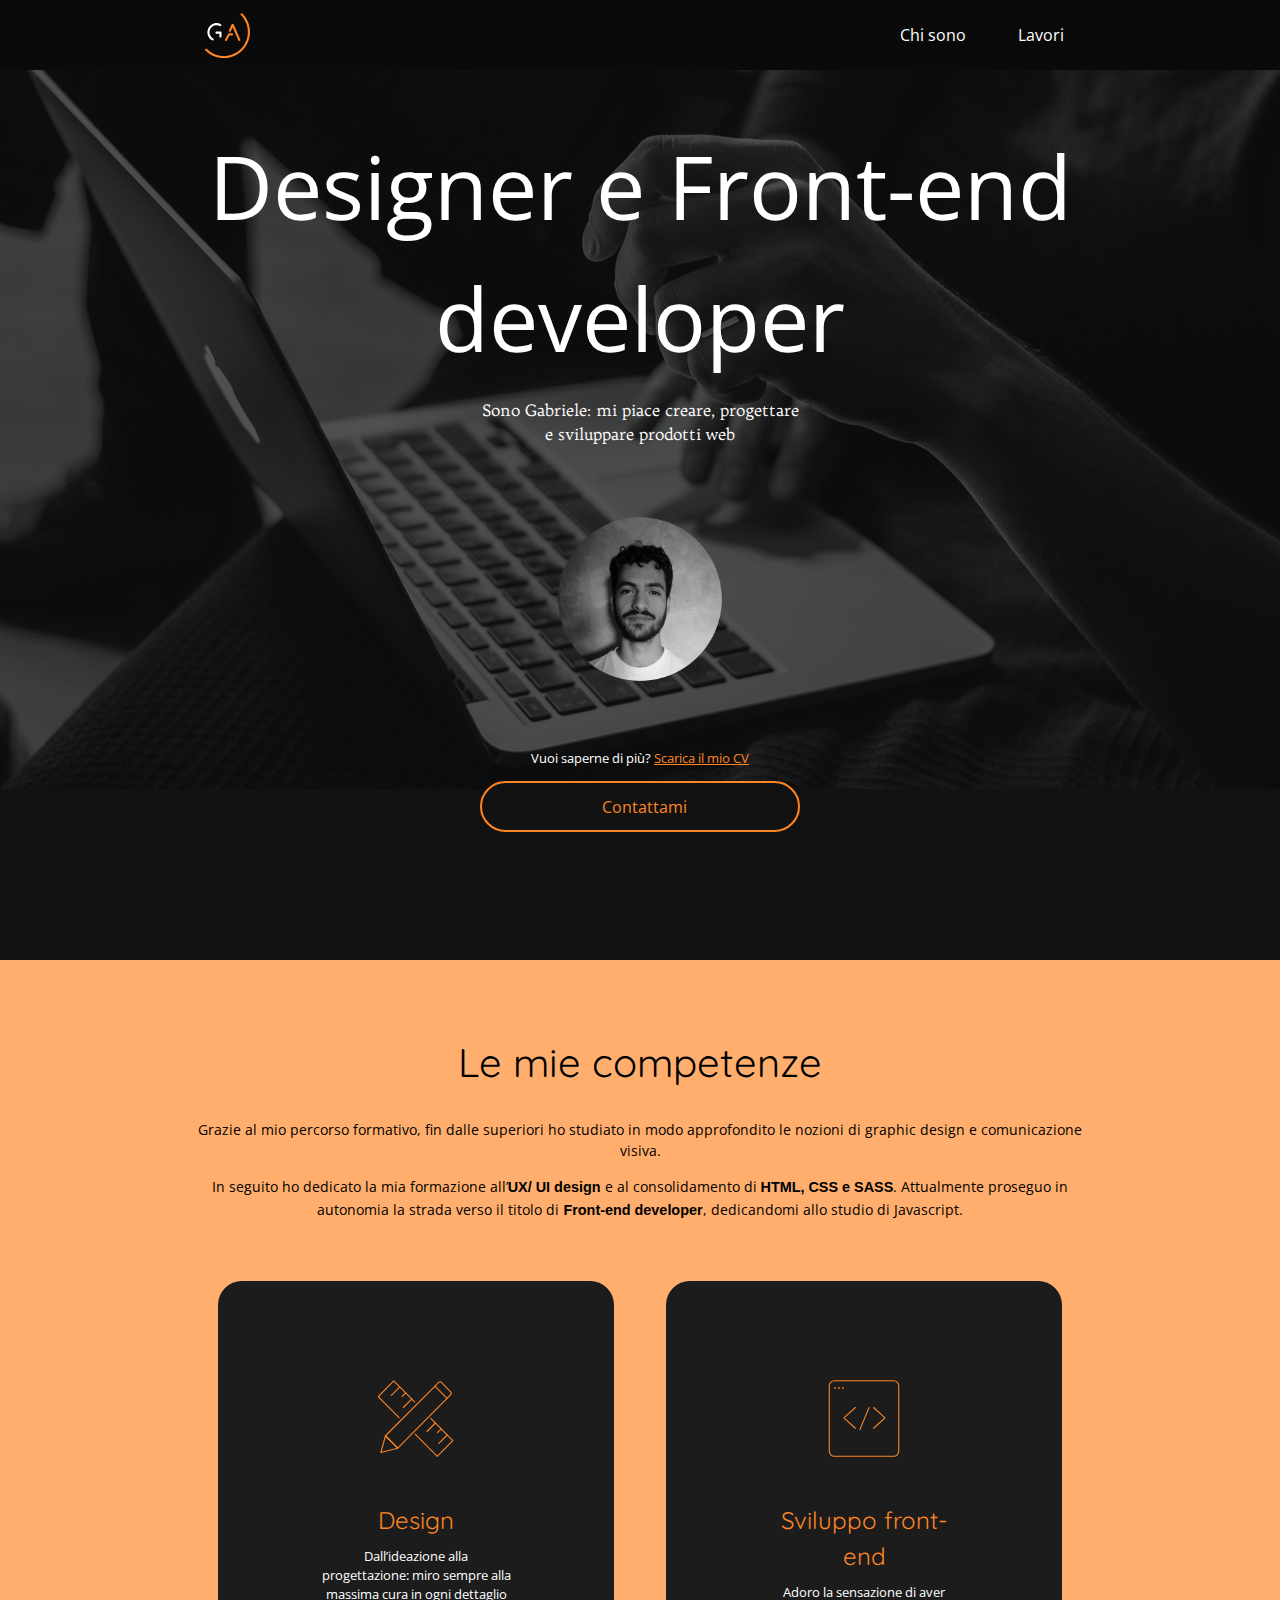
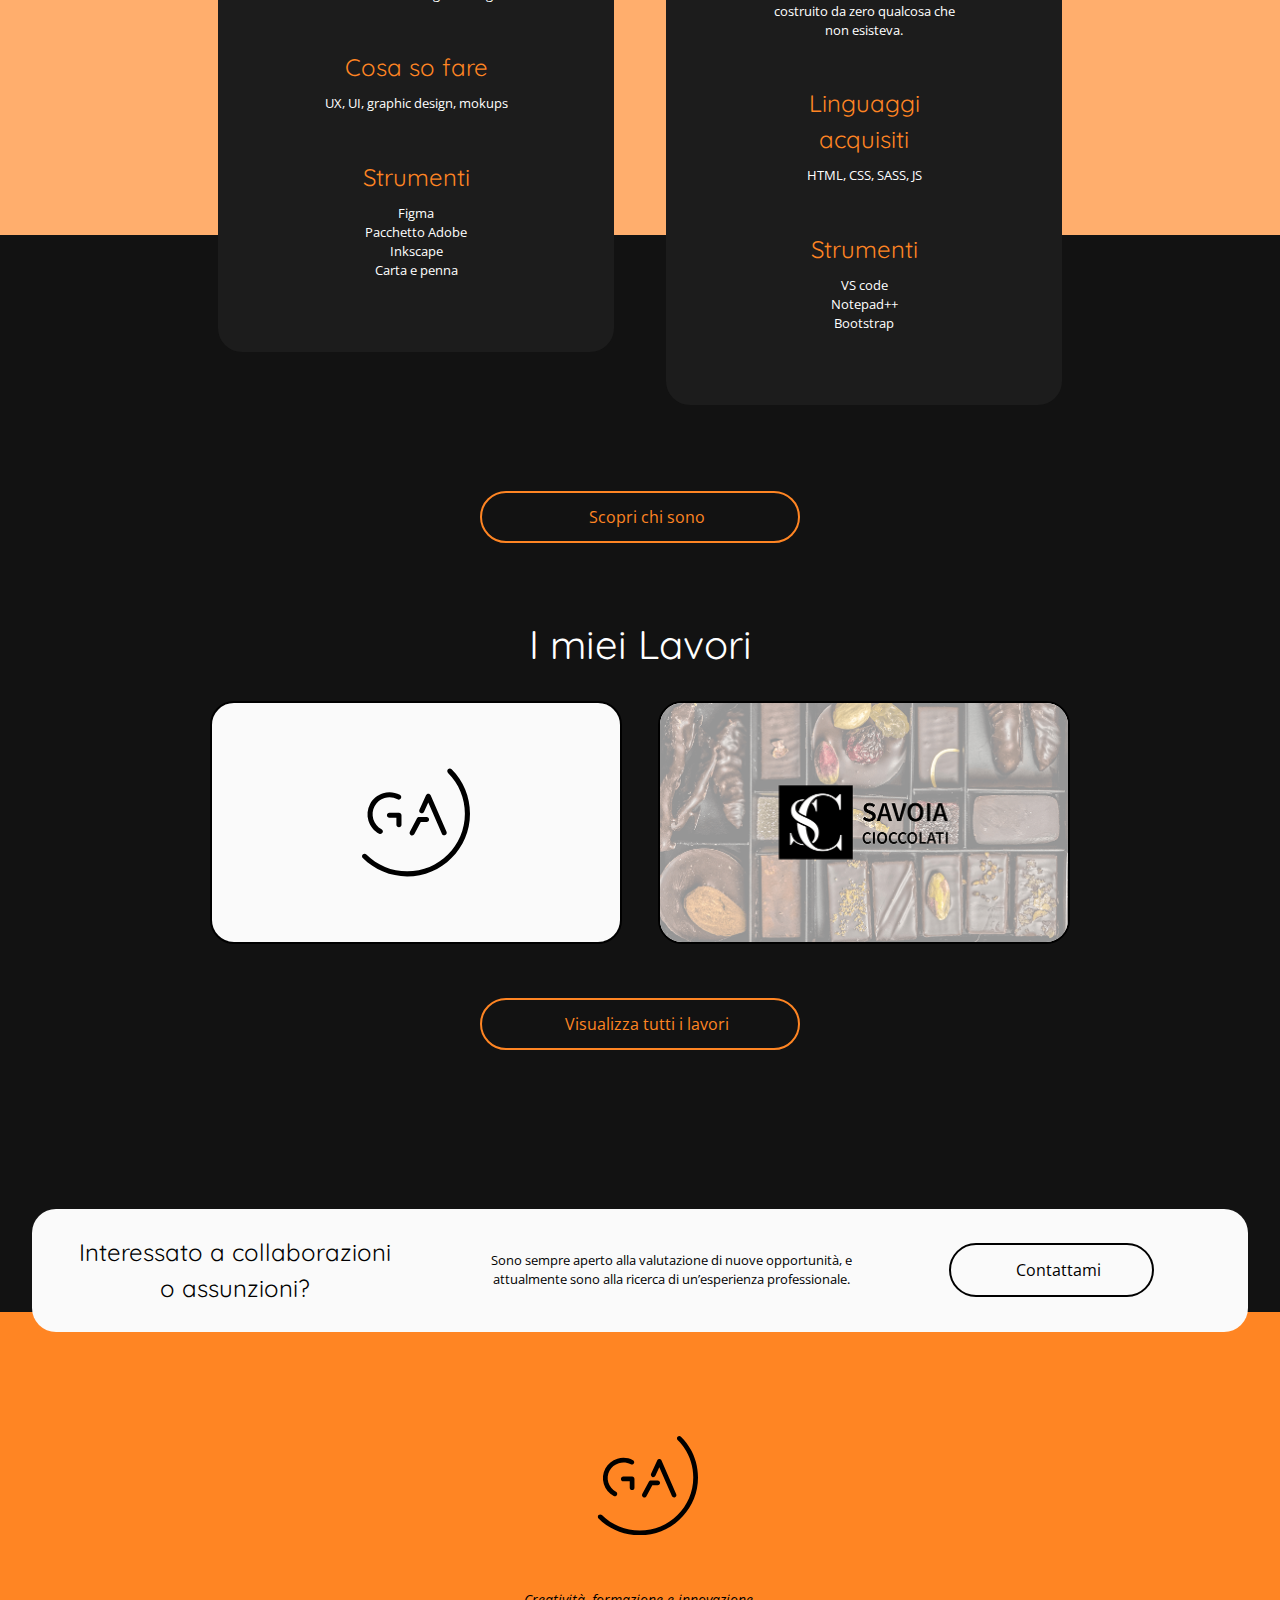
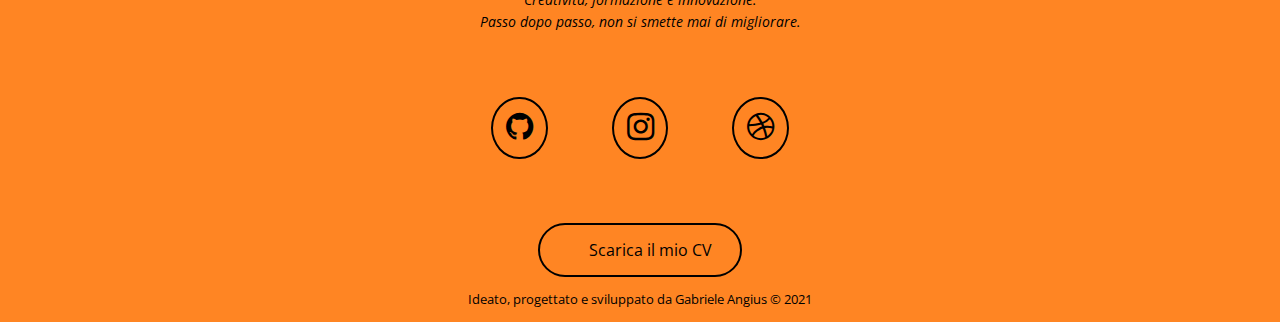
==== index.html @ 266a4b21 "Prima versione del mio sito portfolio" ====
<!DOCTYPE html>
<html lang="it">
    <head>
        <title>Gabriele Angius - Home</title>
	    <!--impostazioni dimensione e set di caratteri-->
	    <meta charset="utf-8">
	    <meta name="viewport" content="width=device-width, initial-scale=1.0">
	    <!--font-->
	    <link rel="preconnect" href="https://fonts.googleapis.com">
        <link rel="preconnect" href="https://fonts.gstatic.com" crossorigin>
        <link href="https://fonts.googleapis.com/css2?family=Open+Sans+Condensed:wght@300&family=Open+Sans:ital,wght@0,300;0,400;0,700;1,400&family=Quicksand:wght@400;700&family=Trykker&display=swap" rel="stylesheet">
	    <!--incone-->
	    <link rel="stylesheet" href="https://cdnjs.cloudflare.com/ajax/libs/font-awesome/4.7.0/css/font-awesome.min.css">
	    <!--foglio di stile-->
	    <link href="main.css" rel="stylesheet">
	    <!--METATAG-->
	    <meta name="keywords" content="Portfolio, Web Design, Web Develop, Front-end Develop">
	    <meta name="author" content="Gabriele Angius">
    </head>
    <body>
        <header>
            <nav>
                <div class="intestazioneNav">
                    <a href="index.html"><img src="imgs/logo/logoMinim.svg" alt="Angius Gabriele Logo"></a>
                </div>
                <ul id="menu">
                    <li><a href="chisono.html">Chi sono</a></li>
                    <li><a href="lavori.html">Lavori</a></li>
                </ul>
                <button id="hamburger">
                    <span>
                        <img src ="imgs/svg/bar-square.svg" alt="barra dell'hamburger menu">
                        <img src ="imgs/svg/bar-square.svg" alt="barra dell'hamburger menu">
                        <img src ="imgs/svg/bar-square.svg" alt="barra dell'hamburger menu">
                    </span>
                </button>
            </nav>
        </header>
        <main>
            <section class="column-center center bottom-fix">
                <picture class="fullscreen-top">
                    <source media="(max-width:768px)" srcset="imgs/png/web-medium.png">
                    <source media="(min-width:768px)" srcset="imgs/png/web-big.png">
                    <source media="(min-width:1919px)" srcset="imgs/png/web-big.png">
                    <img src="imgs/png/web-medium.png" alt="Sviluppatore al lavoro">
                </picture>
                <h1 class="display">Designer e Front-end developer</h1>
                <p class="sub">Sono Gabriele: mi piace creare, progettare <br/> e sviluppare prodotti web</p>
                <img src="imgs/png/io.png" alt="ritratto di Gabriele">
                <p class="small">Vuoi saperne di più? <a href="./docs/CV-AngiusGabriele.pdf" download="Curriculum di Gabriele">Scarica il mio <abbr title="Curriculum Vitae"> CV </abbr> </a></p>
                <a href="mailto:gabrieleangius@protonmail.com" target="_blank" class="pill"> Contattami &nbsp; <i class="fa fa-envelope"> </i></a>           
            </section>
            <section class="center" id="competenze">
                <div class="backg-orange-light">
                    <h1>Le mie competenze</h1>
                    <p class="center">Grazie al mio percorso formativo, fin dalle superiori ho studiato in modo approfondito le nozioni di graphic design e comunicazione visiva.</p>
                    <p> In seguito ho dedicato la mia formazione all’<strong><abbr title="User Experience/ User Interface">UX/ UI </abbr>design</strong> e al consolidamento di <strong><abbr title="Hyper Text Markup Language">HTML</abbr>, <abbr title="Cascading Style Sheets">CSS</abbr> e <abbr title="Syntactically Awesome Stylesheets">SASS</abbr></strong>. Attualmente proseguo in autonomia la strada verso il titolo di <strong>Front-end developer</strong>, dedicandomi allo studio di Javascript.</p>
                    <div class="flex-container">
                        <div class="column-center card center small-h">
                            <img src="./imgs/svg/design-icon.svg" alt="Icona sviluppo front-end">
                            <h1>Design</h1>
                            <p class="small">Dall’ideazione alla progettazione: miro sempre alla massima cura in ogni dettaglio</p>
                            <h1>Cosa so fare</h1>
                            <p class="small"><abbr title="User Experience">UX</abbr>, <abbr title="User Interface">UI</abbr>, graphic design, mokups</p>
                            <h1>Strumenti</h1>
                                <p class="small">
                                    <ul>
                                        <li>Figma</li>
                                        <li>Pacchetto Adobe</li>
                                        <li>Inkscape</li>
                                        <li>Carta e penna</li>
                                    </ul>
                                </p>
                        </div>
                        <div class="column-center card center small-h">
                            <img src="./imgs/svg/develop-icon.svg" alt="Icona sviluppo front-end">
                            <h1>Sviluppo front-end</h1>
                            <p class="small">Adoro la sensazione di aver costruito da zero qualcosa che non esisteva.</p>
                            <h1>Linguaggi acquisiti</h1>
                            <p class="small"><abbr title="Hyper Text Markup Language">HTML</abbr>, <abbr title="Cascading Style Sheets">CSS</abbr>, <abbr title="Syntactically Awesome Style Sheets">SASS</abbr>, <abbr title="JavaScript">JS</abbr></p>
                            <h1>Strumenti</h1>
                            <p class="small">
                                <ul>
                                    <li>VS code</li>
                                    <li>Notepad++</li>
                                    <li>Bootstrap</li>
                                </ul>
                            </p>
                        </div>
                    </div>
                </div>
                <div class="column-center cover-prev">
                    <a href="chisono.html" class="pill"> Scopri chi sono &nbsp; <i class="fa fa-angle-right fa-2x"> </i></a>
                </div>
            </section>
            <section class="center" id="lavori">
                <h1>I miei Lavori</h1>
                <div class="flex-container">
                    <div class="card2">
                        <figure>
                            <img src="imgs/svg/logo-card.svg" alt="Logo &#8220;Angius Gabriele&#8221; su uno sfondo che mostra uno sviluppare al lavoro">
                            <figcaption class="small-h">
                                <h1>Portfolio <br/> &#8220;Angius Gabriele&#8221;</h1>
                                <p class="small">Progettazione, design e sviluppo del sito-portfolio che stai visitando.</p>
                                <a href="lavori.html#ga-portfolio" class="pill inverted small-a"> Scopri di più &nbsp; <i class="fa fa-angle-right fa-2x"> </i></a>
                            </figcaption>
                        </figure>
                    </div>
                    <div class="card2">
                        <figure>
                            <img src="imgs/png/eshop-savoia-small.png" alt="Logo &#8220;savoiacioccolati&#8221; sopra uno sfondo di invitanti cioccolatini">
                            <figcaption class="small-h">
                                <h1>E-shop <br/> &#8220;savioacioccolati&#8221;</h1>
                                <p class="small">Dal documento guida ai prototipi: processo completo di ideazione, progettazione e design di un e-commerce.</p>
                                <a href="lavori.html#savoia-eshop" class="pill inverted small-a"> Scopri di più &nbsp; <i class="fa fa-angle-right fa-2x"> </i></a>
                            </figcaption>
                        </figure>
                    </div>
                </div>
                <div class="column-center">
                    <a href="lavori.html" class="pill"> Visualizza tutti i lavori &nbsp; <i class="fa fa-angle-right fa-2x"> </i></a>
                </div>
            </section>
        </main>
        <footer class="top-fix2 center">
            <div class="column-center">
                <div class="contact-div flex-container small-h center">
                    <h1>Interessato a collaborazioni o assunzioni?</h1>
                    <p class="small">Sono sempre aperto alla valutazione di nuove opportunità, e attualmente sono alla ricerca di un’esperienza professionale.</p>
                    <a href="mailto:gabrieleangius@protonmail.com" target="_blank" class="pill inverted-wb small-a"> Contattami &nbsp; <i class="fa fa-angle-right fa-2x"> </i></a>
                </div>
            </div>
            <div class="column-center">
                <img src="imgs/logo/logoMinimBlack.svg" alt="Logo Gabriele Angius">
                <p class="italic">Creatività, formazione e innovazione. <br/> Passo dopo passo, non si smette mai di migliorare.</p>
                <div class="flex-container social">
                    <a class="inverted" href="https://github.com/gabrieleAngius" target="_blank"><i class="fa fa-github fa-2x" aria-hidden="true"></i></a>
                    <a class="inverted" href="https://www.instagram.com/gabrieleangius.webdev/" target="_blank"><i class="fa fa-instagram fa-2x" aria-hidden="true"></i></a>
                    <a class="inverted" href="https://dribbble.com/gabrieleangius" target="_blank"><i class="fa fa-dribbble fa-2x" aria-hidden="true"></i></a>
                </div>
                <a href="./docs/CV-AngiusGabriele.pdf" download="Curriculum di Gabriele" class="pill inverted small-a"> Scarica il mio&nbsp;<abbr title="Curriculum Vitae"> CV </abbr><i class="fa fa-angle-right fa-2x"> </i></a>
                <p class="small">Ideato, progettato e sviluppato da Gabriele Angius &#169; 2021</p>
            </div>
        </footer>
        <script src="script/script.js"></script>
    </body>
  </html>
---- main.css ----
html, body, ul, li, aside {
  padding: 0;
  margin: 0;
}

* {
  -webkit-box-sizing: border-box;
          box-sizing: border-box;
  font-family: 'Open Sans', sans-serif;
  font-weight: 400;
}

body {
  background-color: #121212;
  color: #FFFFFF;
  line-height: 1.5;
  padding-top: 1rem;
}

section {
  padding: 5vh 15vw;
  overflow: hidden;
}

.column-center {
  display: -webkit-box;
  display: -ms-flexbox;
  display: flex;
  -webkit-box-orient: vertical;
  -webkit-box-direction: normal;
      -ms-flex-direction: column;
          flex-direction: column;
  -webkit-box-align: center;
      -ms-flex-align: center;
          align-items: center;
  -webkit-box-pack: center;
      -ms-flex-pack: center;
          justify-content: center;
  -ms-flex-line-pack: distribute;
      align-content: space-around;
}

.column-center img {
  display: block;
  width: 13vw;
  margin: 6vh 0;
}

.flex-container {
  display: -webkit-box;
  display: -ms-flexbox;
  display: flex;
  -webkit-box-orient: horizontal;
  -webkit-box-direction: normal;
      -ms-flex-direction: row;
          flex-direction: row;
  -webkit-box-pack: center;
      -ms-flex-pack: center;
          justify-content: center;
  -webkit-box-align: start;
      -ms-flex-align: start;
          align-items: flex-start;
}

.flex-container-mob {
  display: -webkit-box;
  display: -ms-flexbox;
  display: flex;
  -webkit-box-orient: horizontal;
  -webkit-box-direction: normal;
      -ms-flex-direction: row;
          flex-direction: row;
  -webkit-box-pack: start;
      -ms-flex-pack: start;
          justify-content: flex-start;
  -webkit-box-align: start;
      -ms-flex-align: start;
          align-items: flex-start;
  -ms-flex-wrap: nowrap;
      flex-wrap: nowrap;
}

.fullscreen-top {
  width: 100vw;
  position: relative;
}

.fullscreen-top img {
  width: 100%;
  height: auto;
  max-height: 150vh;
  position: absolute;
  top: -20vh;
  left: 0;
  z-index: -10;
  opacity: 30%;
}

.backg-orange-light {
  background-color: #FFAE6D;
  color: #000000;
}

.backg-white {
  color: #000000;
  background-color: #FAFAFA;
}

.w-border {
  border: 2px solid #FFFFFF;
}

.top-fix {
  margin-top: 33vw;
}

.top-fix2 {
  margin-top: 17vw;
}

.top-fix3 {
  margin-top: 3vw;
}

.top-fix4 {
  margin-top: -4vw;
}

.bottom-fix {
  padding-bottom: 10vw;
}

#foto_gab {
  max-width: 17vw;
  margin: 0 0 -3vw 5vw;
}

h1.display {
  font-family: 'Open Sans Condensed', sans-serif;
  font-size: 5.5rem;
  text-align: center;
}

h1, h2, h3, h4, h5, h6 {
  font-family: 'Quicksand', sans-serif;
  font-weight: 400;
}

h1 {
  font-size: 2.5rem;
}

.small-h > h1 {
  font-size: 150%;
}

h2 {
  font-size: 2.5rem;
}

h3 {
  font-size: 2.2rem;
}

h4 {
  font-size: 2rem;
}

h5 {
  font-size: 1.7rem;
}

h6 {
  font-size: 1.4rem;
  font-weight: 700;
}

p {
  font-size: .9rem;
}

p.italic {
  font-style: italic;
}

p.sub {
  font-family: 'Trykker', serif;
  font-size: 1rem;
  margin-top: -5vh;
}

p.big {
  font-size: 1.1rem;
}

p.small {
  font-size: 0.8rem;
}

strong, b, strong > *, b > * {
  font-family: 'Open Sansdd', sans-serif;
  font-weight: 700;
}

.center {
  text-align: center;
}

.center h1, .center h2, .center h3, .center h4, .center h5, .center h6, .center p, .center a.pill {
  text-align: center;
}

abbr {
  text-decoration: none;
}

header {
  position: fixed;
  top: 0;
  left: 0;
  width: 100%;
  padding: 0 15vw;
  background-color: #0A0A0A;
  z-index: 100;
}

header nav {
  display: -webkit-box;
  display: -ms-flexbox;
  display: flex;
  -webkit-box-orient: horizontal;
  -webkit-box-direction: normal;
      -ms-flex-direction: row;
          flex-direction: row;
  -webkit-box-align: center;
      -ms-flex-align: center;
          align-items: center;
  -webkit-box-pack: justify;
      -ms-flex-pack: justify;
          justify-content: space-between;
  overflow: hidden;
}

header nav .intestazioneNav {
  width: 5vw;
  margin: 0;
  padding: 0;
}

header nav .intestazioneNav img {
  width: 100%;
  height: auto;
  max-height: 70px;
  max-width: auto;
}

header nav .intestazioneNav a {
  display: block;
  width: 100%;
  padding: .5vw;
}

header nav ul {
  list-style-type: none;
  padding: 0;
  margin: 0;
}

header nav ul li {
  display: inline-block;
  margin: .5rem;
}

header nav ul li a, header nav ul li a:visited, header nav ul li a:hover, header nav ul li a:focus {
  display: block;
  padding: 1vh 1rem;
  text-decoration: none;
  color: #FFFFFF;
}

header nav ul li a {
  position: relative;
  padding-bottom: 1vh;
  -webkit-transition: color .35s ease;
  transition: color .35s ease;
}

header nav ul li a::before {
  content: '';
  display: block;
  position: absolute;
  left: 0;
  bottom: .33rem;
  height: .3vh;
  width: 0;
  -webkit-transition: width 0s ease, background .35s ease;
  transition: width 0s ease, background .35s ease;
}

header nav ul li a::after {
  content: "";
  display: block;
  background: white;
  position: absolute;
  right: 0;
  bottom: .33rem;
  height: .3vh;
  width: 0;
  -webkit-transition: width .35s ease;
  transition: width .35s ease;
}

header nav ul li a:hover::before {
  width: 100%;
  background: white;
  -webkit-transition: width .35s ease;
  transition: width .35s ease;
}

header nav ul li a:hover::after {
  width: 100%;
  background: transparent;
  -webkit-transition: all 0s ease;
  transition: all 0s ease;
}

header nav ul li a.attivo::after {
  content: "";
  display: block;
  background: white;
  position: absolute;
  right: 0;
  bottom: .33rem;
  height: .3vh;
  width: 100%;
}

header nav #hamburger {
  display: none;
  position: absolute;
  right: 4vw;
  top: 0;
  padding: 0;
  width: 100%;
  max-width: 6rem;
  height: 100%;
  max-height: 4rem;
}

header nav #hamburger span {
  display: -webkit-box;
  display: -ms-flexbox;
  display: flex;
  -webkit-box-orient: vertical;
  -webkit-box-direction: normal;
      -ms-flex-direction: column;
          flex-direction: column;
  -webkit-box-align: center;
      -ms-flex-align: center;
          align-items: center;
  -ms-flex-line-pack: justify;
      align-content: space-between;
}

header nav #hamburger img {
  display: block;
  width: 40%;
  height: 100%;
  border: 2px solid transparent;
  border-radius: 50%;
  -webkit-transition: width .2s, -webkit-transform .3s linear;
  transition: width .2s, -webkit-transform .3s linear;
  transition: transform .3s linear, width .2s;
  transition: transform .3s linear, width .2s, -webkit-transform .3s linear;
}

header nav #hamburger.toggle span img:first-child {
  -webkit-transform: rotate(45deg) translate(6.5px, 4.4px);
          transform: rotate(45deg) translate(6.5px, 4.4px);
}

header nav #hamburger.toggle span img:nth-child(2) {
  width: 0;
}

header nav #hamburger.toggle span img:last-child {
  -webkit-transform: rotate(-45deg) translate(6.5px, -4.4px);
          transform: rotate(-45deg) translate(6.5px, -4.4px);
}

a {
  text-decoration: underline;
  color: #FF8523;
}

a:visited {
  color: #DF7017;
}

a:hover, a:focus {
  color: #FFAE6D;
}

button {
  background-color: transparent;
  border: none;
  outline: none;
  cursor: pointer;
}

a.pill {
  display: -webkit-box;
  display: -ms-flexbox;
  display: flex;
  width: 25vw;
  max-height: 4vw;
  text-decoration: none;
  text-align: center;
  -webkit-box-align: center;
      -ms-flex-align: center;
          align-items: center;
  -webkit-box-pack: center;
      -ms-flex-pack: center;
          justify-content: center;
  padding: .9rem 0 .9rem 2rem;
  background-color: #121212;
  color: #FF8523;
  border: 2px solid #FF8523;
  border-radius: 30px;
  -webkit-transition: all .6s ease-out;
  transition: all .6s ease-out;
}

a.pill i {
  opacity: 0;
  color: #FF8523;
  -webkit-transition: all .5s ease;
  transition: all .5s ease;
  line-height: 0;
}

a.pill:hover {
  background-color: #FF8523;
  color: #000000;
  padding-right: 10px;
}

a.pill:hover i {
  opacity: 1;
  display: inline;
  color: #000000;
  -webkit-transform: translate(10px, 0);
          transform: translate(10px, 0);
}

a.pill:focus {
  background-color: #FFAE6D;
  color: #000000;
}

a.pill:focus i {
  opacity: 1;
  color: #000000;
}

a.small-a {
  max-width: 16vw;
  max-height: 6vh;
}

a.inverted {
  color: #000000;
  background-color: #FF8523;
  border: 2px solid #000000;
}

a.inverted:hover, a.inverted:hover i {
  background-color: #000000;
  color: #FF8523;
}

a.inverted:focus {
  background-color: #1C1C1C;
  color: #FF8523;
  border: 2px solid #FF8523;
}

a.inverted:focus i {
  color: #FF8523;
}

a.inverted-wb {
  color: #000000;
  background-color: #FAFAFA;
  border: 2px solid #000000;
}

a.inverted-wb:hover, a.inverted-wb:hover i {
  background-color: #121212;
  color: #FFFFFF;
}

a.inverted-wb:focus {
  background-color: #1C1C1C;
  color: #FFFFFF;
}

a.inverted-wb:focus i {
  color: #FFFFFF;
}

.social a {
  border-radius: 100%;
  padding: 1vw;
  margin: 5vw 2.5vw;
  -webkit-transition: all .6s ease-out;
  transition: all .6s ease-out;
}

.social a.inverted i {
  color: #000000;
  background-color: #FF8523;
  -webkit-transition: all .6s ease-out;
  transition: all .6s ease-out;
}

.social a.inverted:hover, .social a.inverted:hover i {
  background-color: #121212;
  color: #FF8523;
}

.social a.inverted:focus, .social a.inverted:focus i {
  background-color: #1C1C1C;
  color: #FF8523;
}

.social a.wb-a {
  display: inline-block;
  border: 2px solid #FFFFFF;
  padding: 1vw;
}

.social a.wb-a i {
  color: #FFFFFF;
  background-color: #121212;
  -webkit-transition: all .6s ease-out;
  transition: all .6s ease-out;
}

.social a.wb-a:hover {
  border: 2px solid #FF8523;
  background-color: #FF8523;
  color: #121212;
}

.social a.wb-a:hover i {
  background-color: #FF8523;
  color: #121212;
}

.social a.wb-a:focus, .social a.wb-a:focus i {
  background-color: #FFAE6D;
  color: #000000;
}

.card {
  width: 35vw;
  height: auto;
  overflow-y: visible;
  background-color: #1C1C1C;
  color: #FFFFFF;
  border-radius: 24px;
  margin: 5vh 2vw 6vh 2vw;
  padding: 5vh 8vw 8vh 8vw;
  -webkit-box-align: center;
      -ms-flex-align: center;
          align-items: center;
  -webkit-box-pack: start;
      -ms-flex-pack: start;
          justify-content: flex-start;
  -ms-flex-line-pack: start;
      align-content: flex-start;
}

.card h1 {
  color: #FF8523;
  margin-top: 5vh;
  margin-bottom: 1vh;
}

.card p {
  margin: 0;
}

.card ul {
  text-align: center;
  list-style-type: none;
  font-size: 0.8rem;
}

.card img {
  width: 6vw;
  height: auto;
  margin-bottom: 0;
}

#competenze {
  height: auto;
  padding: 0;
}

#competenze .backg-orange-light {
  padding: 5vh 15vw;
}

.cover-prev {
  background-color: #121212;
  margin-top: -21%;
  padding-top: 20vw;
}

.card2 {
  width: 33vw;
  height: auto;
  background-color: #FAFAFA;
  border: 2px solid black;
  border-radius: 24px;
  margin: 0 2vh 6vh 2vh;
  -webkit-box-align: center;
      -ms-flex-align: center;
          align-items: center;
  padding: 0;
  overflow: hidden;
}

.card2 figure {
  margin: 0;
  padding: 0;
  position: relative;
}

.card2 figure img {
  display: block;
  width: 100%;
  height: auto;
  margin: 0;
  z-index: 1;
}

.card2 figure figcaption {
  position: absolute;
  top: 0;
  left: 0;
  text-align: center;
  width: 100%;
  height: 100%;
  margin: 0;
  padding: 4vw;
  background-color: #FF8523;
  color: #000000;
  z-index: 2;
  opacity: 0;
  -webkit-transition: opacity .5s ease-in-out;
  transition: opacity .5s ease-in-out;
  display: -webkit-box;
  display: -ms-flexbox;
  display: flex;
  -webkit-box-orient: vertical;
  -webkit-box-direction: normal;
      -ms-flex-direction: column;
          flex-direction: column;
  -webkit-box-pack: center;
      -ms-flex-pack: center;
          justify-content: center;
  -webkit-box-align: center;
      -ms-flex-align: center;
          align-items: center;
}

.card2 figure figcaption h1, .card2 figure figcaption h1 > * {
  font-size: 1.4rem;
}

.card2 h1 {
  font-weight: 700;
  color: #000000;
  text-align: center;
  display: block;
  width: 100%;
  height: auto;
}

.card2 h1 > * {
  font-weight: 700;
}

.card2 p {
  margin-top: 0;
}

.card2 a.pill {
  margin-top: 2vh;
}

.card2 figure:hover figcaption {
  opacity: 1;
}

#formazione {
  height: auto;
  padding: 0;
  margin-top: 15vh;
  overflow: visible;
}

#formazione .backg-white {
  padding: 5vh 15vw;
}

#formazione .flex-container {
  padding-top: 2.5vh;
}

.minicard {
  width: 30%;
  height: auto;
  color: #FF8523;
  background-color: #121212;
  border: 2px solid #FF8523;
  padding: 0;
  margin: 8vh 3vw 0 0;
}

.minicard figcaption {
  margin: 0;
  padding: 0;
  width: 100%;
  height: auto;
}

.minicard i {
  display: block;
  z-index: 1;
}

.minicard figure h1, .minicard figure h1 > * {
  display: inline;
  font-weight: 700;
  font-size: 1.3rem;
}

.contact-div {
  background-color: #FAFAFA;
  color: black;
  border-radius: 24px;
  width: 95vw;
  height: auto;
  position: absolute;
  top: -17%;
  padding: 2vw 0;
  -webkit-box-align: center;
      -ms-flex-align: center;
          align-items: center;
  -ms-flex-pack: distribute;
      justify-content: space-around;
}

.contact-div > * {
  width: 33.33333%;
  margin: 0;
}

.contact-div h1 {
  max-width: 25vw;
}

.contact-div p {
  max-width: 30vw;
  margin: 0;
}

.contact-div a {
  margin-right: 4vw;
}

footer {
  width: 100%;
  height: 100%;
  background-color: #FF8523;
  color: #000000;
  position: relative;
  padding-top: 6vh;
}

footer img {
  max-width: 9vw;
  height: auto;
}

footer p.italic {
  max-width: 30vw;
  min-width: 20vw;
  margin: 0;
}

article section a.pill {
  margin-top: 3vw;
}

article section .img-full {
  max-height: 17vw;
  overflow: hidden;
  border-radius: 24px;
  margin-top: 3vw;
}

article section .img-full img {
  width: 100%;
  height: auto;
  -webkit-transition: all 6s ease-in-out;
  transition: all 6s ease-in-out;
}

article section .img-full img:hover {
  -webkit-transform: translate(0, -40%);
          transform: translate(0, -40%);
}

article section .img-full2 {
  max-height: 25vw;
  overflow: hidden;
  border-radius: 24px;
  margin-top: 3vw;
}

article section .img-full2 img {
  width: 100%;
  height: auto;
  -webkit-transition: all 8s ease-in-out;
  transition: all 8s ease-in-out;
}

article section .img-full2 img:hover {
  -webkit-transform: translate(0, -55%);
          transform: translate(0, -55%);
}

article section .flex-container .img-full2 {
  margin-right: 3vw;
}

article section.social .flex-container-mob {
  -webkit-box-align: center;
      -ms-flex-align: center;
          align-items: center;
  -webkit-box-pack: justify;
      -ms-flex-pack: justify;
          justify-content: space-between;
}

.show-hide-a > a {
  display: none;
}

.show-hide-a > :first-child {
  display: -webkit-box;
  display: -ms-flexbox;
  display: flex;
}

@media screen and (max-width: 1024px) {
  header {
    padding: 1vw 8vw;
  }
  header nav {
    -webkit-box-orient: vertical;
    -webkit-box-direction: normal;
        -ms-flex-direction: column;
            flex-direction: column;
    -webkit-box-align: start;
        -ms-flex-align: start;
            align-items: flex-start;
    -webkit-box-pack: justify;
        -ms-flex-pack: justify;
            justify-content: space-between;
  }
  header nav ul {
    margin-top: -.4rem;
    height: 0;
    -webkit-transition: all 0.3s ease-in-out;
    transition: all 0.3s ease-in-out;
  }
  header nav ul.show {
    display: block;
    height: 12rem;
  }
  header nav ul li {
    display: block;
    overflow: hidden;
    margin-top: 1rem;
    height: auto;
    /*comparsa linea sotto il link*/
    /*uscita linea sotto il link*/
    /*LINK ATTIVO*/
  }
  header nav ul li a, header nav ul li a:visited, header nav ul li a:hover, header nav ul li a:focus {
    display: block;
    padding: 1rem 1rem 1rem 0;
    text-align: left;
  }
  header nav ul li a::before {
    bottom: .8rem;
  }
  header nav ul li a::after {
    bottom: .8rem;
  }
  header nav ul li a.attivo::after {
    bottom: .8rem;
  }
  header nav .intestazioneNav {
    width: 4vw;
  }
  header nav .intestazioneNav img {
    width: 100%;
    height: auto;
    min-width: 3rem;
    max-height: 80px;
    max-width: auto;
  }
  header nav .intestazioneNav a {
    display: block;
    padding: .5vw;
  }
  header nav #hamburger {
    display: block;
  }
  .flex-container {
    -webkit-box-orient: vertical;
    -webkit-box-direction: normal;
        -ms-flex-direction: column;
            flex-direction: column;
  }
  .flex-container-mob {
    -ms-flex-wrap: wrap;
        flex-wrap: wrap;
  }
  .column-center img {
    width: 50%;
  }
  .fullscreen-top {
    min-width: 130vw;
    position: relative;
  }
  .fullscreen-top img {
    position: absolute;
    bottom: 0;
    right: 0;
    width: 200%;
    height: auto;
  }
  section {
    padding: 5vh 8vw;
  }
  .top-fix {
    margin-top: 25vh;
  }
  .top-fix2 {
    margin-top: 30vw;
  }
  #foto_gab {
    max-width: 70%;
    margin: 10% 0 0 15%;
  }
  h1.display {
    font-size: 3.5rem;
    margin-bottom: 0;
    line-height: 1;
  }
  p.sub {
    font-size: 1.1rem;
    margin-top: 3vw;
  }
  .card {
    width: 70vw;
    overflow-y: hidden;
    margin: 3vw;
  }
  .card img {
    width: 15vw;
    height: auto;
  }
  .cover-prev {
    padding: 20vw 7vw 0 8vw;
  }
  #competenze {
    margin-top: 0;
  }
  #competenze .flex-container {
    -webkit-box-align: center;
        -ms-flex-align: center;
            align-items: center;
  }
  #lavori .flex-container {
    -webkit-box-align: center;
        -ms-flex-align: center;
            align-items: center;
  }
  #formazione .flex-container {
    -webkit-box-align: center;
        -ms-flex-align: center;
            align-items: center;
  }
  #formazione .flex-container figcaption p {
    display: block;
  }
  .card2 {
    width: 100%;
    height: auto;
    margin: 5vw;
  }
  .card2 figcaption p {
    display: none;
  }
  .card2 figcaption h1, .card2 figcaption h1 > * {
    font-size: 1.3rem;
  }
  .card2 a.pill {
    margin: 0;
  }
  .minicard {
    min-width: 20%;
    max-width: 40%;
    height: auto;
    margin: 3vw 4vw 0 0;
  }
  .minicard h1 {
    font-size: 130%;
  }
  a.pill {
    width: 100%;
    max-width: 25rem;
    padding: 1.5rem 0 1.5rem 2rem;
  }
  a.small-a {
    width: 47vw;
    min-width: 47vw;
    max-height: 3.5vh;
    padding: 1rem 0 1rem 1rem;
  }
  .contact-div {
    -webkit-box-orient: vertical;
    -webkit-box-direction: normal;
        -ms-flex-direction: column;
            flex-direction: column;
    padding: 2vw 8vw;
  }
  .contact-div > * {
    width: 100%;
    margin: 4vh 0;
  }
  .contact-div h1, .contact-div p, .contact-div a {
    max-width: 100%;
    margin-right: 0;
  }
  footer {
    padding-top: 35%;
  }
  footer img {
    min-width: 25vw;
  }
  footer p.italic, footer p {
    max-width: 80%;
  }
  footer .social {
    -webkit-box-orient: horizontal;
    -webkit-box-direction: normal;
        -ms-flex-direction: row;
            flex-direction: row;
  }
  footer .social a {
    padding: 3vw;
  }
  article section .img-full {
    max-height: 35vw;
  }
  article section .img-full img:hover {
    -webkit-transform: translate(0, -25%);
            transform: translate(0, -25%);
  }
  article section .img-full2 {
    max-height: 50vw;
  }
  article section .img-full2 img:hover {
    -webkit-transform: translate(0, -35%);
            transform: translate(0, -35%);
  }
  article section .flex-container {
    -webkit-box-align: center;
        -ms-flex-align: center;
            align-items: center;
  }
  article section .flex-container .img-full {
    max-height: 55vw;
  }
  #vetrina .card2 {
    margin-left: 0;
  }
  .show-hide-a > :first-child, .show-hide-a :nth-child(2) {
    display: none;
  }
  .show-hide-a > :last-child {
    display: -webkit-box;
    display: -ms-flexbox;
    display: flex;
  }
}

@media screen and (min-width: 768px) and (max-width: 1024px) {
  header {
    padding: .5vw 10vw;
  }
  header .intestazioneNav {
    width: 5.5vw;
  }
  header .intestazioneNav img {
    width: 100%;
    height: auto;
    max-height: 80px;
    max-width: auto;
  }
  header .intestazioneNav a {
    padding: .3vw;
  }
  header nav #hamburger {
    position: absolute;
    right: 8vw;
    top: 0;
  }
  .column-center img {
    width: auto;
  }
  section {
    padding: 5vh 10vw;
  }
  .card {
    width: 60vw;
  }
  .card img {
    width: 10vw;
  }
  .card2 {
    width: 80%;
    height: auto;
    margin: 0 0 5vw 0;
  }
  .card2 figcaption p {
    display: block;
  }
  .card2 a.pill {
    margin: 0;
  }
  .cover-prev {
    padding: 20vw 7vw 0 10vw;
  }
  .minicard {
    min-width: 10%;
    max-width: 20%;
    margin: 3vw 2vw 0 0;
  }
  a.pill {
    width: 50%;
    padding: 1.5rem 0 1.5rem 1.7rem;
  }
  a.small-a {
    width: 30vw;
    min-width: 30vw;
    max-height: 3.5vh;
  }
  footer {
    padding-top: 25%;
  }
  footer img {
    min-width: 15vw;
  }
  footer .social a {
    padding: 2vw;
  }
  #vetrina .flex-container {
    -webkit-box-align: center;
        -ms-flex-align: center;
            align-items: center;
  }
  .show-hide-a > :first-child, .show-hide-a :last-child {
    display: none;
  }
  .show-hide-a > :nth-child(2) {
    display: -webkit-box;
    display: -ms-flexbox;
    display: flex;
  }
}

@media screen and (min-width: 100px) and (max-width: 450px) {
  .fullscreen-top img {
    width: auto;
  }
  h1 {
    line-height: 1;
  }
  h1.display {
    font-size: 2.9rem;
  }
  .card {
    padding: 3vh 8vw 6vh 8vw;
  }
  .card img {
    width: 17vw;
    height: auto;
  }
  a.small-a.inverted {
    border: none;
    text-decoration: underline;
    padding: 0;
  }
  a.small-a.inverted i {
    display: none;
  }
  a.small-a.inverted:hover {
    background-color: #FF8523;
    color: #1C1C1C;
  }
  a.small-a.inverted:active, a.small-a.inverted:focus {
    color: #FFFFFF;
    background-color: #FF8523;
  }
  footer {
    padding-top: 50%;
  }
}
/*# sourceMappingURL=main.css.map */
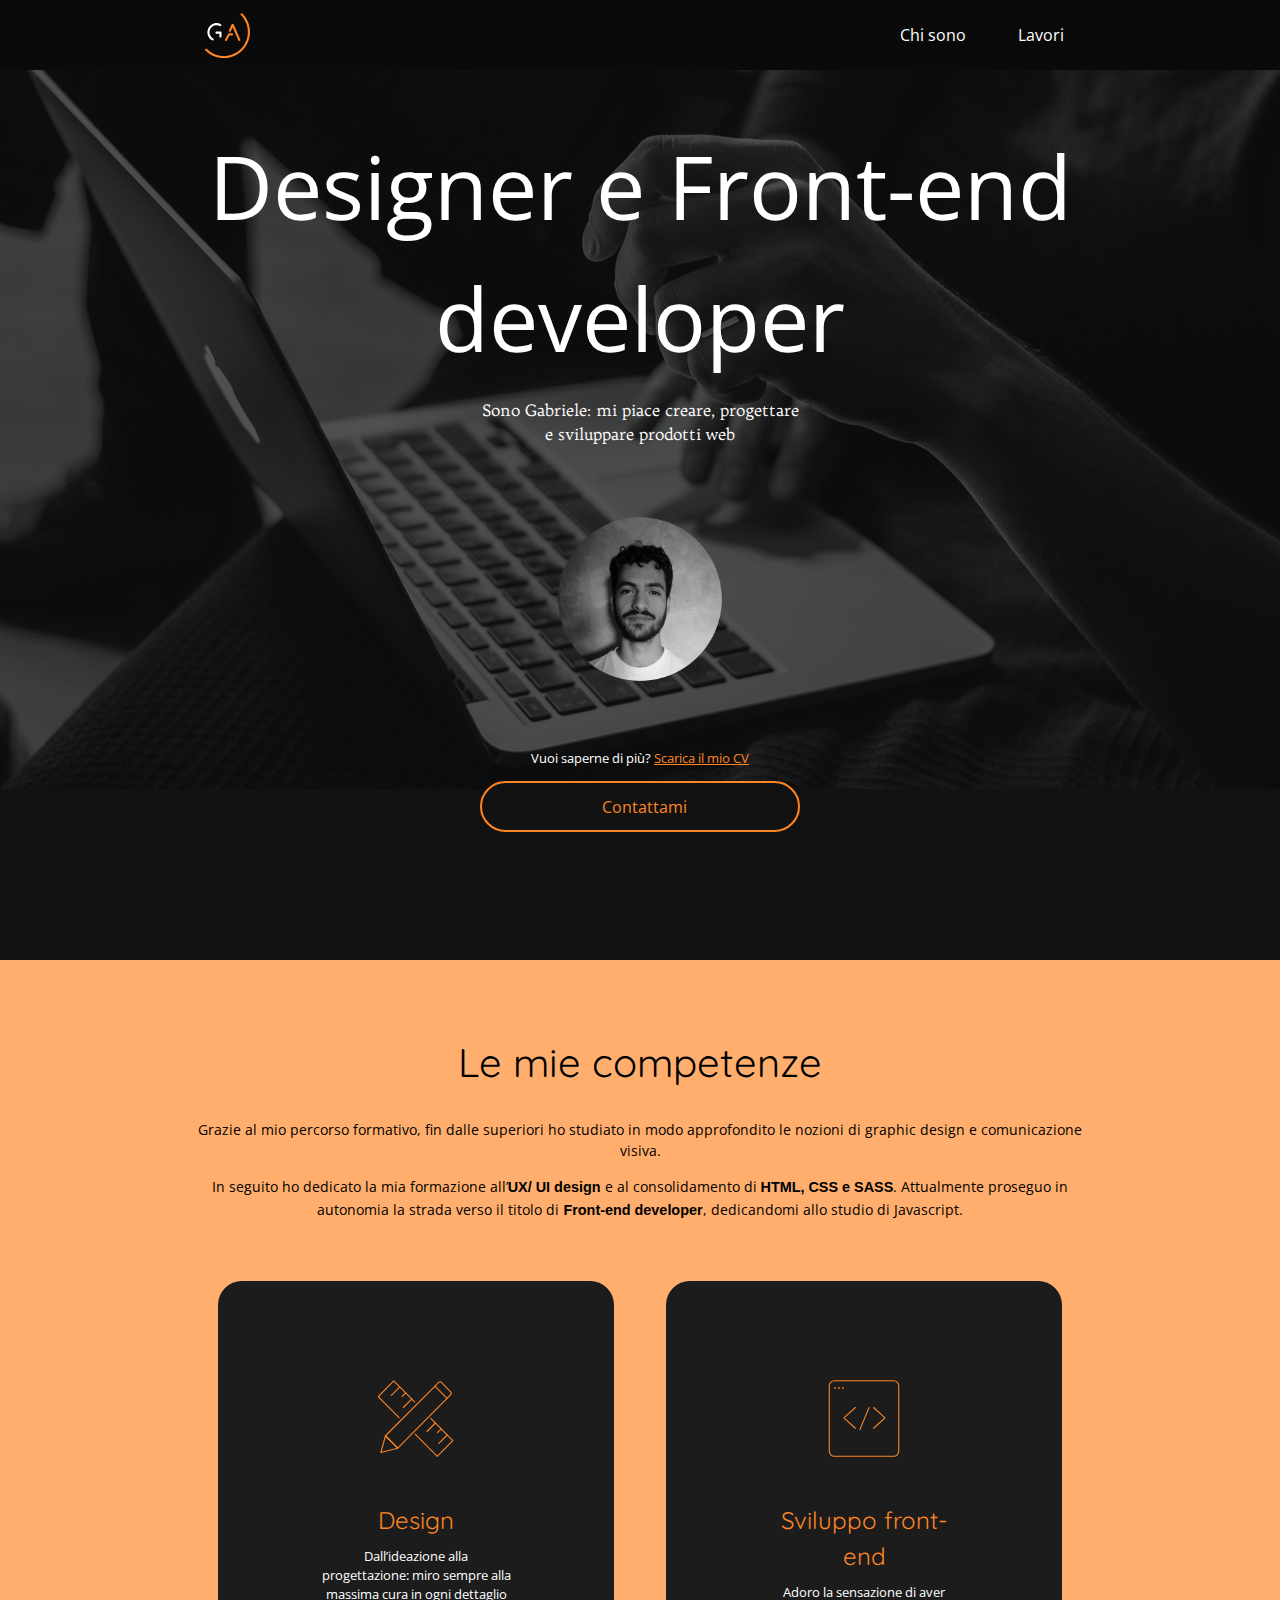
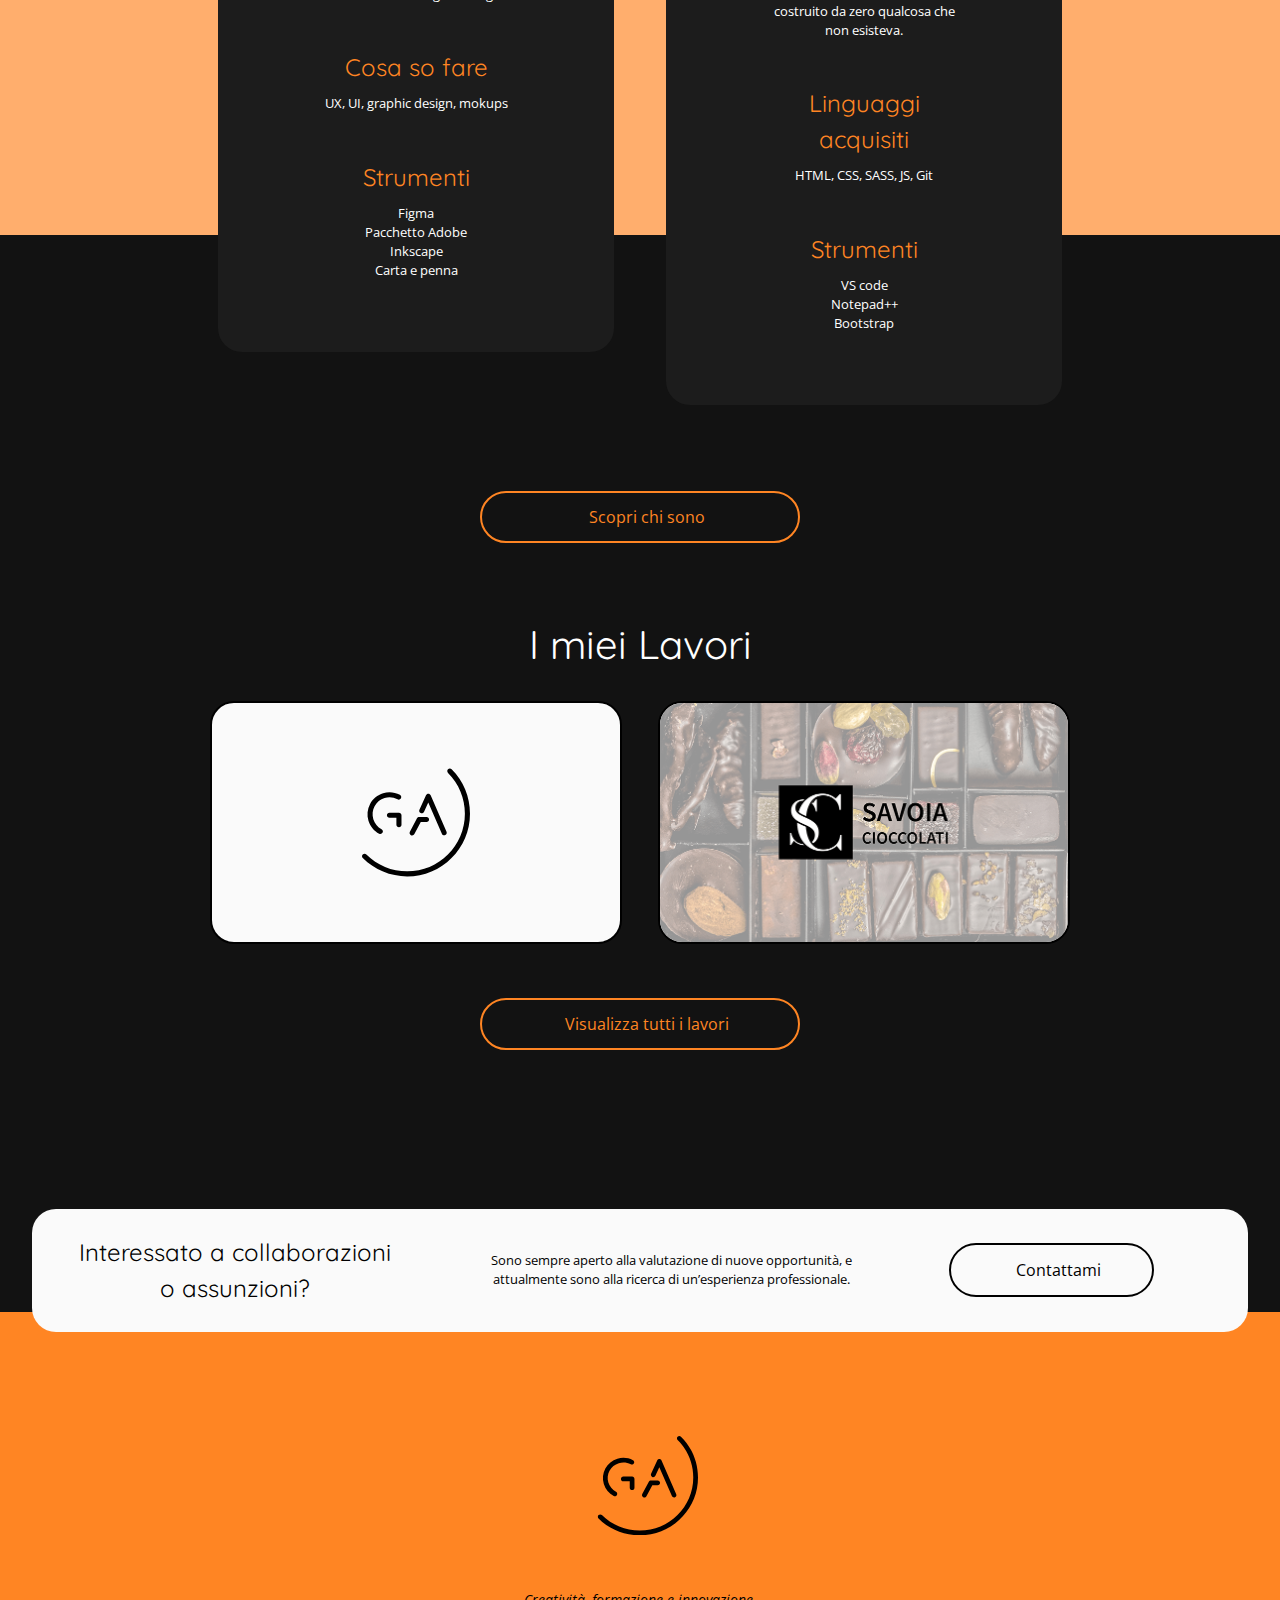
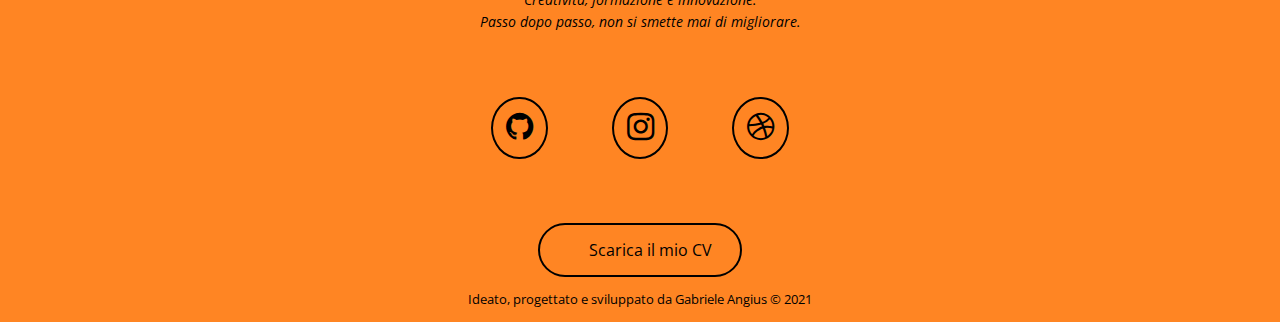
==== commit 261d1863: "Aggiunto Git al ventaglio di competenze (nuova minicard, aggiunta dell'SVG), aggiornato il CV" ====
--- a/index.html
+++ b/index.html
@@ -77,7 +77,7 @@
                             <h1>Sviluppo front-end</h1>
                             <p class="small">Adoro la sensazione di aver costruito da zero qualcosa che non esisteva.</p>
                             <h1>Linguaggi acquisiti</h1>
-                            <p class="small"><abbr title="Hyper Text Markup Language">HTML</abbr>, <abbr title="Cascading Style Sheets">CSS</abbr>, <abbr title="Syntactically Awesome Style Sheets">SASS</abbr>, <abbr title="JavaScript">JS</abbr></p>
+                            <p class="small"><abbr title="Hyper Text Markup Language">HTML</abbr>, <abbr title="Cascading Style Sheets">CSS</abbr>, <abbr title="Syntactically Awesome Style Sheets">SASS</abbr>, <abbr title="JavaScript">JS</abbr>,  Git</p>
                             <h1>Strumenti</h1>
                             <p class="small">
                                 <ul>
--- a/main.css
+++ b/main.css
@@ -76,8 +76,8 @@
   -webkit-box-align: start;
       -ms-flex-align: start;
           align-items: flex-start;
-  -ms-flex-wrap: nowrap;
-      flex-wrap: nowrap;
+  -ms-flex-wrap: wrap;
+      flex-wrap: wrap;
 }
 
 .fullscreen-top {
@@ -722,7 +722,7 @@
 }
 
 .minicard {
-  width: 30%;
+  width: 20%;
   height: auto;
   color: #FF8523;
   background-color: #121212;
@@ -1164,7 +1164,7 @@
   }
   .minicard {
     min-width: 10%;
-    max-width: 20%;
+    max-width: 25%;
     margin: 3vw 2vw 0 0;
   }
   a.pill {
